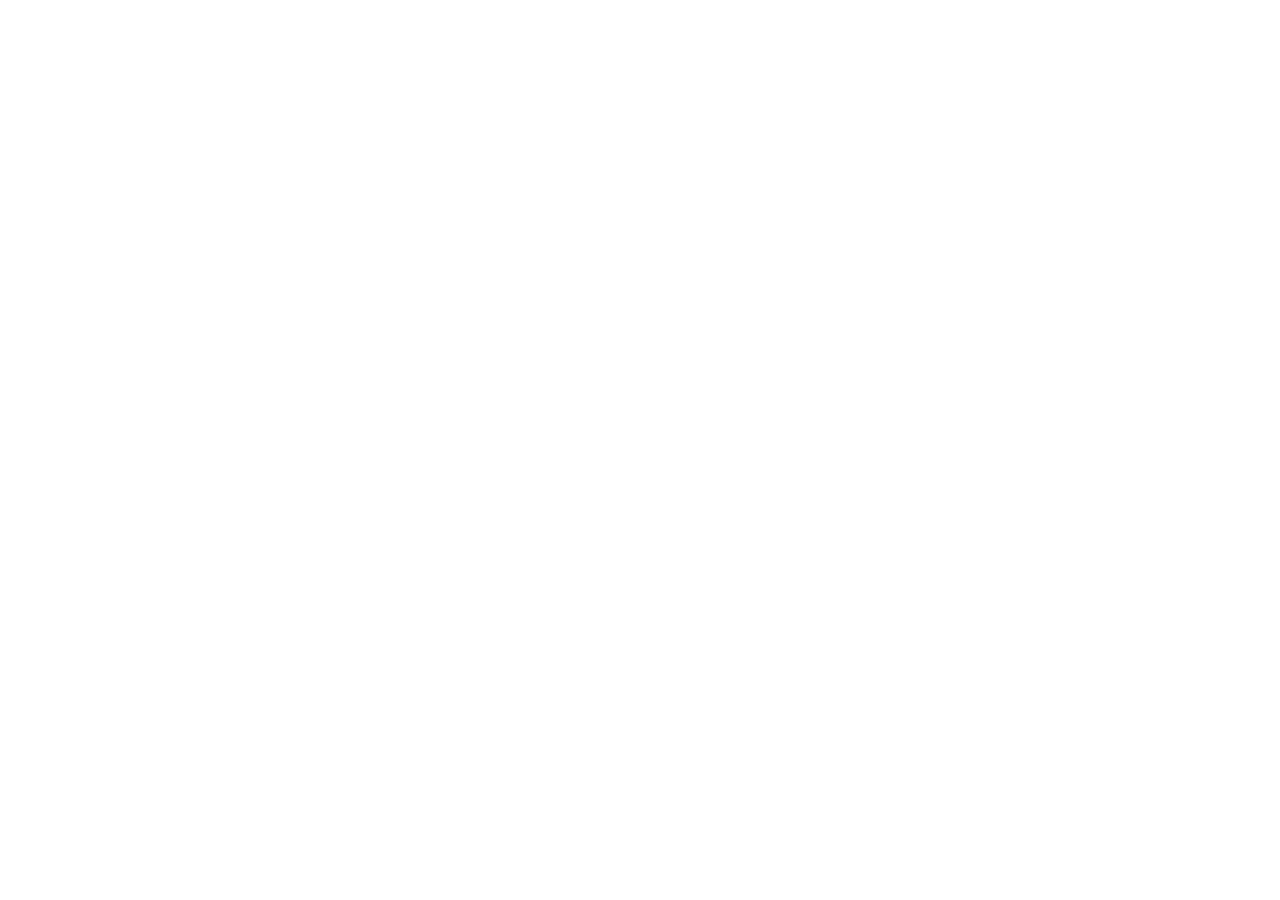
==== contact.html @ d1ab3e90 "Structure de base des pages et liaison CSS/JS" ====
<!DOCTYPE html>
<html lang="en">

<head>
    <meta charset="UTF-8">
    <meta name="viewport" content="width=device-width, initial-scale=1.0">
    <title>Inscription & Contact | AfriConnect Summit 2026</title>
    <link rel="stylesheet" href="css/style.css">
</head>

<body>

    <script src="js/main.js"></script>
</body>

</html>
---- css/style.css ----
/* Styles - AfriConnect Summit */
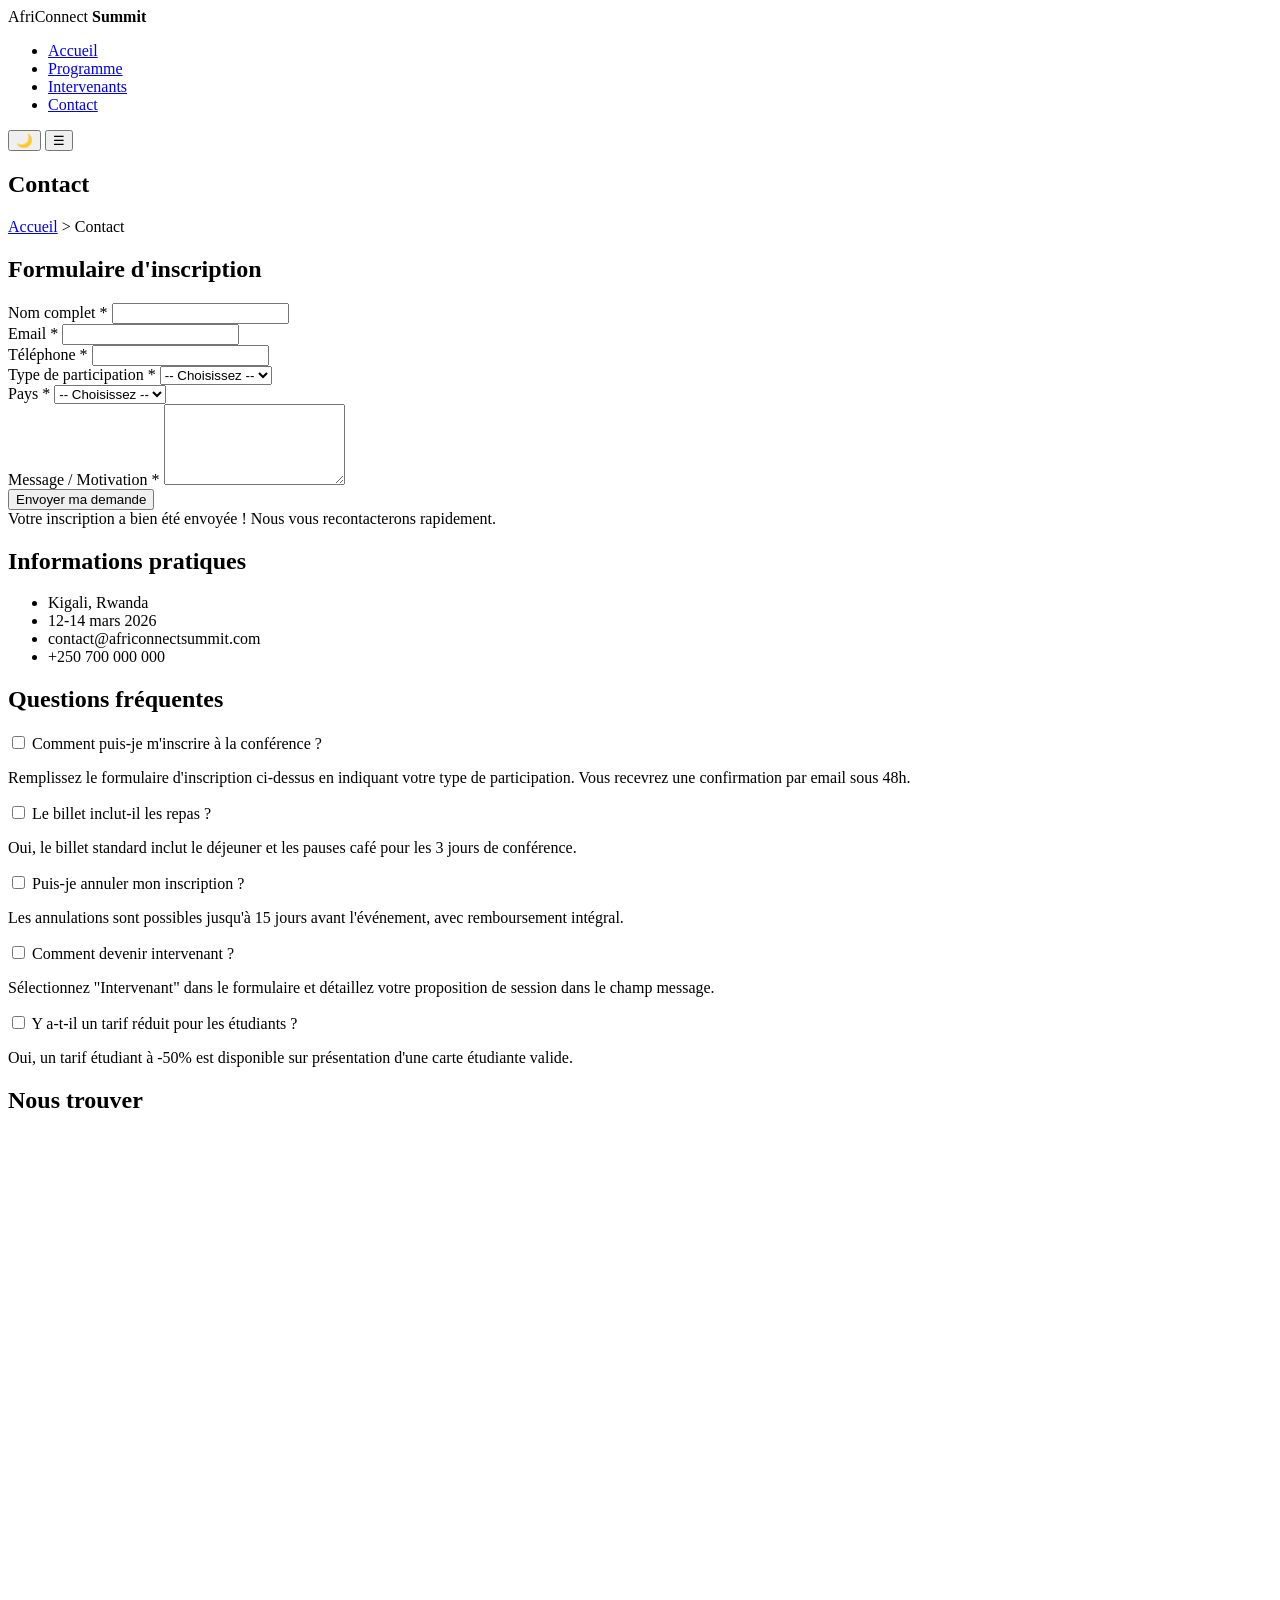
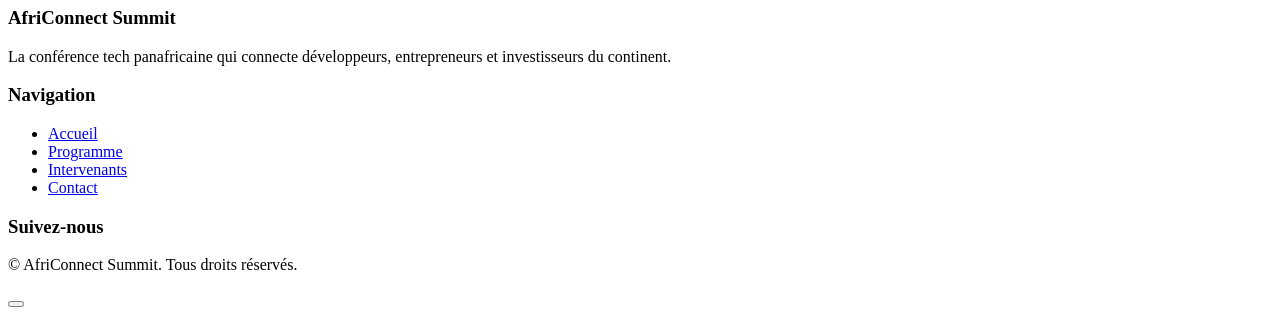
==== commit fe295a4c: "Ajout structure HTML complète de la page contact" ====
--- a/contact.html
+++ b/contact.html
@@ -1,15 +1,224 @@
 <!DOCTYPE html>
-<html lang="en">
+<html lang="fr">
 
 <head>
     <meta charset="UTF-8">
     <meta name="viewport" content="width=device-width, initial-scale=1.0">
-    <title>Inscription & Contact | AfriConnect Summit 2026</title>
+    <title>Contact | AfriConnect Summit 2026</title>
     <link rel="stylesheet" href="css/style.css">
 </head>
 
 <body>
 
+    <header>
+        <nav>
+            <div class="logo">
+                <i class="bi bi-globe-africa"></i>
+                <span>AfriConnect <strong>Summit</strong></span>
+            </div>
+
+            <ul class="nav-links">
+                <li><a href="index.html">Accueil</a></li>
+                <li><a href="programme.html">Programme</a></li>
+                <li><a href="intervenants.html">Intervenants</a></li>
+                <li><a href="contact.html">Contact</a></li>
+            </ul>
+
+            <div class="nav-actions">
+                <button id="theme-toggle" aria-label="Changer de thème">🌙</button>
+                <button id="hamburger" aria-label="Ouvrir le menu">☰</button>
+            </div>
+        </nav>
+    </header>
+
+    <main>
+        <section class="hero-interne">
+            <h1>Contact</h1>
+            <nav aria-label="Fil d'Ariane">
+                <a href="index.html">Accueil</a> &gt; <span>Contact</span>
+            </nav>
+        </section>
+
+        <section class="inscription">
+            <div class="inscription-container">
+
+                <form id="form-inscription" class="form-inscription" novalidate>
+                    <h2>Formulaire d'inscription</h2>
+
+                    <div class="form-group">
+                        <label for="nom">Nom complet <span class="required">*</span></label>
+                        <input type="text" id="nom" name="nom" required>
+                        <span class="error-message" id="error-nom"></span>
+                    </div>
+
+                    <div class="form-group">
+                        <label for="email">Email <span class="required">*</span></label>
+                        <input type="email" id="email" name="email" required>
+                        <span class="error-message" id="error-email"></span>
+                    </div>
+
+                    <div class="form-group">
+                        <label for="telephone">Téléphone <span class="required">*</span></label>
+                        <input type="tel" id="telephone" name="telephone" required>
+                        <span class="error-message" id="error-telephone"></span>
+                    </div>
+
+                    <div class="form-group">
+                        <label for="participation">Type de participation <span class="required">*</span></label>
+                        <select id="participation" name="participation" required>
+                            <option value="">-- Choisissez --</option>
+                            <option value="participant">Participant</option>
+                            <option value="intervenant">Intervenant</option>
+                            <option value="sponsor">Sponsor</option>
+                            <option value="presse">Presse</option>
+                        </select>
+                        <span class="error-message" id="error-participation"></span>
+                    </div>
+
+                    <div class="form-group">
+                        <label for="pays">Pays <span class="required">*</span></label>
+                        <select id="pays" name="pays" required>
+                            <option value="">-- Choisissez --</option>
+                            <option value="senegal">Sénégal</option>
+                            <option value="cote-ivoire">Côte d'Ivoire</option>
+                            <option value="ghana">Ghana</option>
+                            <option value="nigeria">Nigeria</option>
+                            <option value="rwanda">Rwanda</option>
+                            <option value="mali">Mali</option>
+                            <option value="cameroun">Cameroun</option>
+                            <option value="benin">Bénin</option>
+                            <option value="togo">Togo</option>
+                            <option value="burkina-faso">Burkina Faso</option>
+                            <option value="kenya">Kenya</option>
+                            <option value="maroc">Maroc</option>
+                        </select>
+                        <span class="error-message" id="error-pays"></span>
+                    </div>
+
+                    <div class="form-group">
+                        <label for="message">Message / Motivation <span class="required">*</span></label>
+                        <textarea id="message" name="message" rows="5" required></textarea>
+                        <span class="error-message" id="error-message"></span>
+                    </div>
+
+                    <button type="submit" class="btn btn-primary">Envoyer ma demande</button>
+
+                    <div class="success-message" id="success-message">
+                        Votre inscription a bien été envoyée ! Nous vous recontacterons rapidement.
+                    </div>
+                </form>
+
+                <div class="inscription-infos">
+                    <h2>Informations pratiques</h2>
+                    <ul>
+                        <li><i class="bi bi-geo-alt-fill"></i> Kigali, Rwanda</li>
+                        <li><i class="bi bi-calendar-event-fill"></i> 12-14 mars 2026</li>
+                        <li><i class="bi bi-envelope-fill"></i> contact@africonnectsummit.com</li>
+                        <li><i class="bi bi-telephone-fill"></i> +250 700 000 000</li>
+                    </ul>
+                </div>
+
+            </div>
+        </section>
+
+        <section class="faq">
+            <h2>Questions fréquentes</h2>
+
+            <div class="faq-container">
+
+                <div class="faq-item">
+                    <input type="checkbox" id="faq1" class="faq-toggle">
+                    <label for="faq1" class="faq-question">Comment puis-je m'inscrire à la conférence ?</label>
+                    <div class="faq-reponse">
+                        <p>Remplissez le formulaire d'inscription ci-dessus en indiquant votre type de participation.
+                            Vous recevrez une confirmation par email sous 48h.</p>
+                    </div>
+                </div>
+
+                <div class="faq-item">
+                    <input type="checkbox" id="faq2" class="faq-toggle">
+                    <label for="faq2" class="faq-question">Le billet inclut-il les repas ?</label>
+                    <div class="faq-reponse">
+                        <p>Oui, le billet standard inclut le déjeuner et les pauses café pour les 3 jours de conférence.
+                        </p>
+                    </div>
+                </div>
+
+                <div class="faq-item">
+                    <input type="checkbox" id="faq3" class="faq-toggle">
+                    <label for="faq3" class="faq-question">Puis-je annuler mon inscription ?</label>
+                    <div class="faq-reponse">
+                        <p>Les annulations sont possibles jusqu'à 15 jours avant l'événement, avec remboursement
+                            intégral.</p>
+                    </div>
+                </div>
+
+                <div class="faq-item">
+                    <input type="checkbox" id="faq4" class="faq-toggle">
+                    <label for="faq4" class="faq-question">Comment devenir intervenant ?</label>
+                    <div class="faq-reponse">
+                        <p>Sélectionnez "Intervenant" dans le formulaire et détaillez votre proposition de session dans
+                            le champ message.</p>
+                    </div>
+                </div>
+
+                <div class="faq-item">
+                    <input type="checkbox" id="faq5" class="faq-toggle">
+                    <label for="faq5" class="faq-question">Y a-t-il un tarif réduit pour les étudiants ?</label>
+                    <div class="faq-reponse">
+                        <p>Oui, un tarif étudiant à -50% est disponible sur présentation d'une carte étudiante valide.
+                        </p>
+                    </div>
+                </div>
+
+            </div>
+        </section>
+
+        <section class="carte">
+            <h2>Nous trouver</h2>
+            <iframe
+                src="https://www.google.com/maps/embed?pb=!1m18!1m12!1m3!1d255281.6!2d30.0443!3d-1.9441!2m3!1f0!2f0!3f0!3m2!1i1024!2i768!4f13.1!3m3!1m2!1s0x19dca4258ed8e797%3A0x18eb9532b4a4525c!2sKigali%2C%20Rwanda!5e0!3m2!1sfr!2srw!4v1234567890"
+                width="100%" height="450" style="border:0;" allowfullscreen="" loading="lazy"
+                title="Localisation AfriConnect Summit - Kigali, Rwanda">
+            </iframe>
+        </section>
+    </main>
+
+    <footer>
+        <div class="footer-container">
+            <div class="footer-col">
+                <h3>AfriConnect Summit</h3>
+                <p>La conférence tech panafricaine qui connecte développeurs, entrepreneurs et investisseurs du
+                    continent.</p>
+            </div>
+
+            <div class="footer-col">
+                <h3>Navigation</h3>
+                <ul>
+                    <li><a href="index.html">Accueil</a></li>
+                    <li><a href="programme.html">Programme</a></li>
+                    <li><a href="intervenants.html">Intervenants</a></li>
+                    <li><a href="contact.html">Contact</a></li>
+                </ul>
+            </div>
+
+            <div class="footer-col">
+                <h3>Suivez-nous</h3>
+                <div class="footer-socials">
+                    <a href="#" aria-label="Facebook"><i class="bi bi-facebook"></i></a>
+                    <a href="#" aria-label="Twitter"><i class="bi bi-twitter-x"></i></a>
+                    <a href="#" aria-label="LinkedIn"><i class="bi bi-linkedin"></i></a>
+                    <a href="#" aria-label="Instagram"><i class="bi bi-instagram"></i></a>
+                </div>
+            </div>
+        </div>
+
+        <div class="footer-bottom">
+            <p>&copy; <span id="year"></span> AfriConnect Summit. Tous droits réservés.</p>
+            <button id="back-to-top" aria-label="Retour en haut"><i class="bi bi-arrow-up"></i></button>
+        </div>
+    </footer>
+
     <script src="js/main.js"></script>
 </body>
 
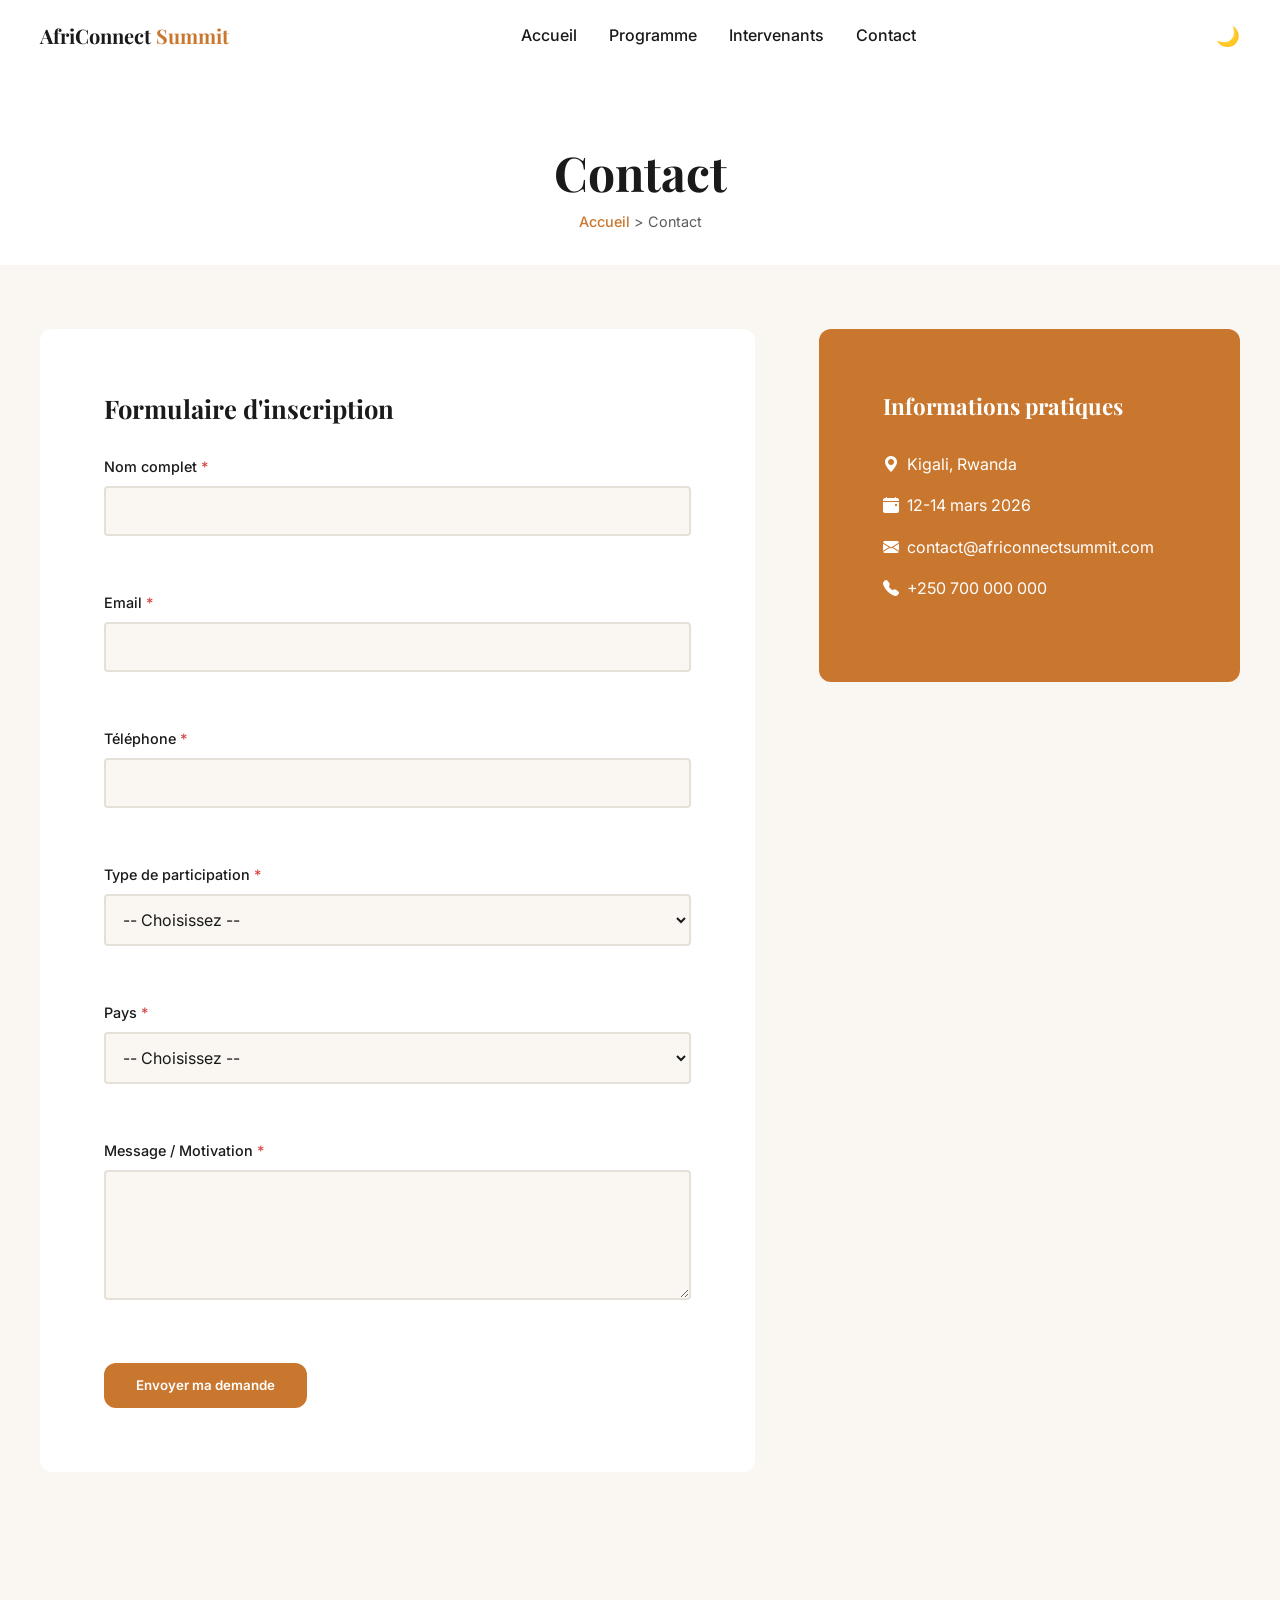
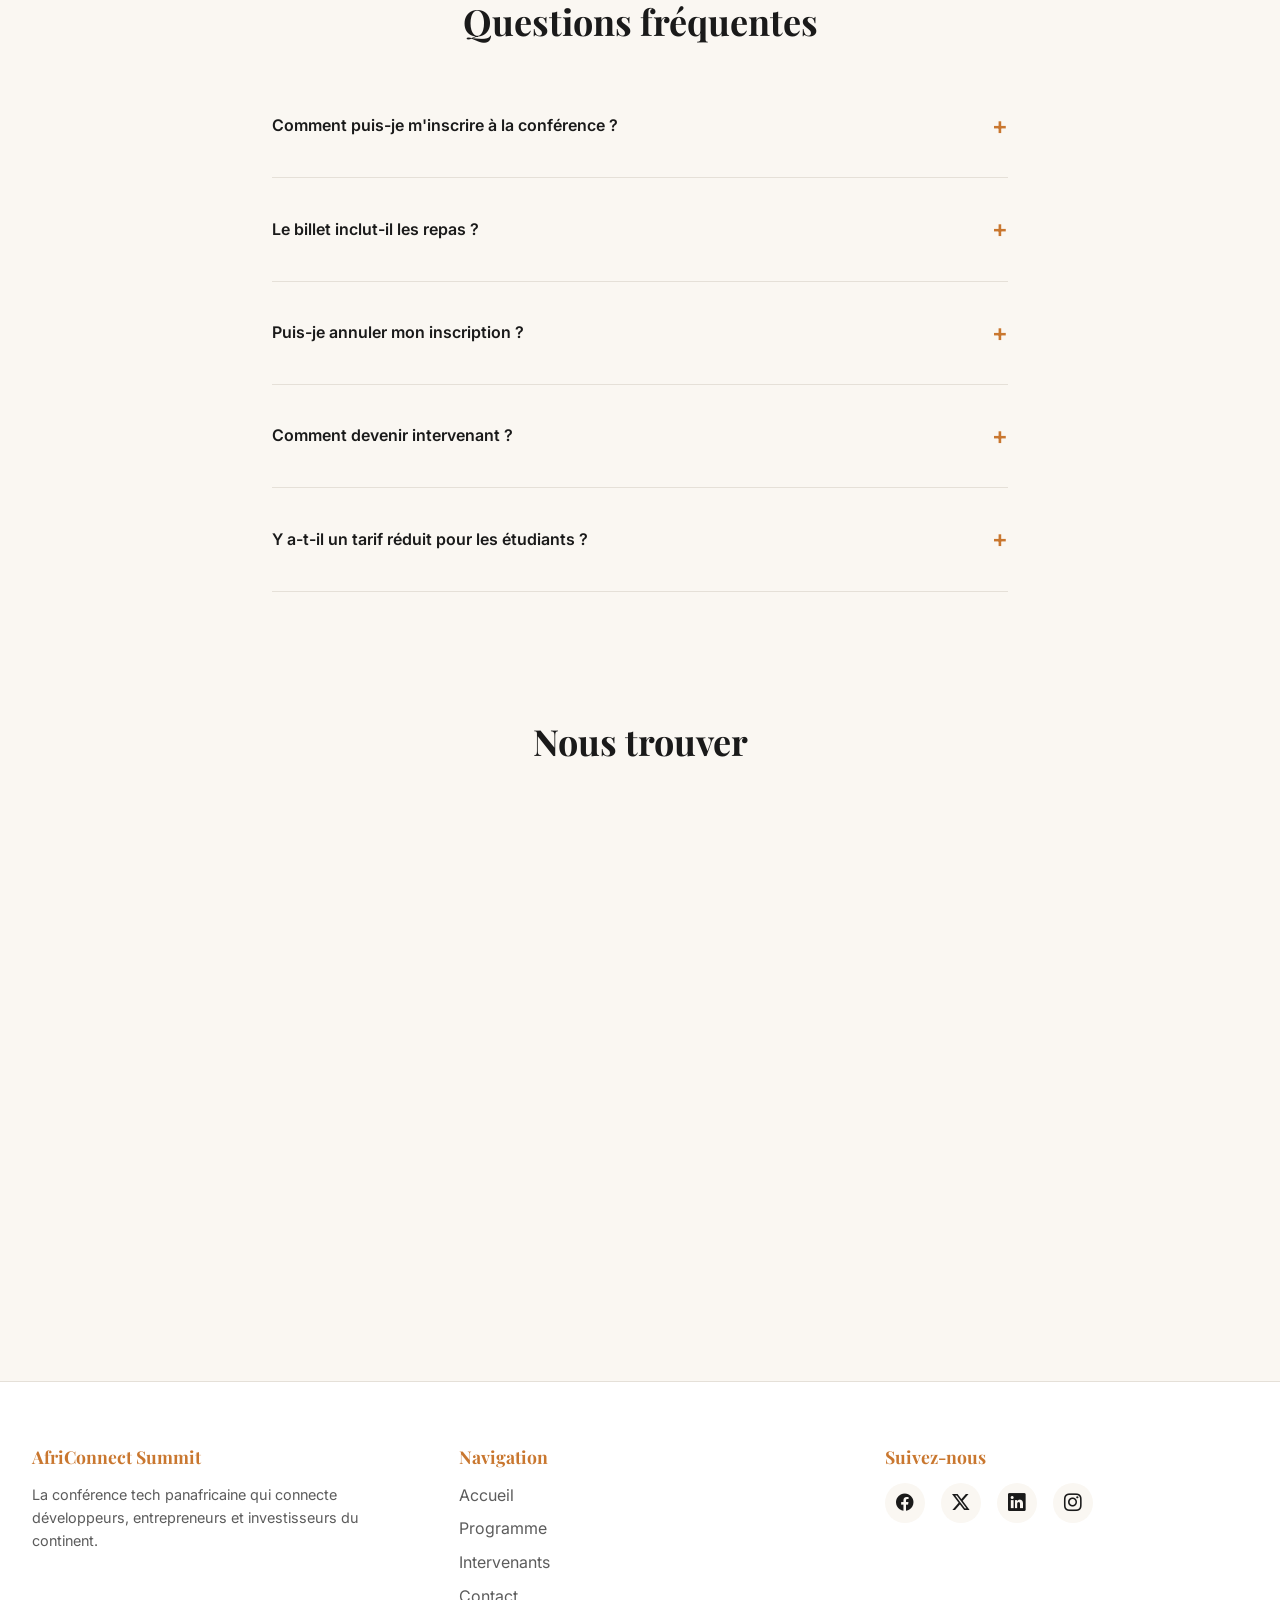
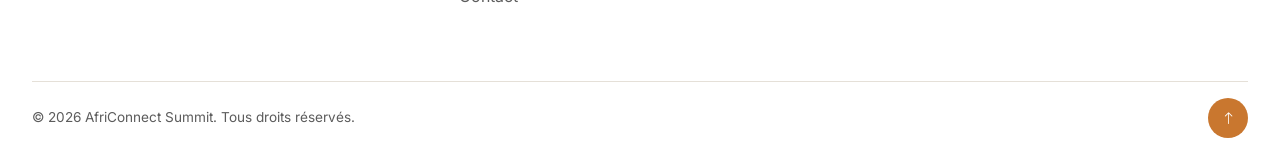
==== commit e35b90e8: "Mise à jour globale : corrections HTML/CSS/JS, README et images" ====
--- a/contact.html
+++ b/contact.html
@@ -5,6 +5,12 @@
     <meta charset="UTF-8">
     <meta name="viewport" content="width=device-width, initial-scale=1.0">
     <title>Contact | AfriConnect Summit 2026</title>
+    <link rel="preconnect" href="https://fonts.googleapis.com">
+    <link rel="preconnect" href="https://fonts.gstatic.com" crossorigin>
+    <link
+        href="https://fonts.googleapis.com/css2?family=Playfair+Display:wght@600;700;900&family=Inter:wght@400;500;600&display=swap"
+        rel="stylesheet">
+    <link rel="stylesheet" href="https://cdn.jsdelivr.net/npm/bootstrap-icons@1.11.3/font/bootstrap-icons.css">
     <link rel="stylesheet" href="css/style.css">
 </head>
 
@@ -178,8 +184,7 @@
             <h2>Nous trouver</h2>
             <iframe
                 src="https://www.google.com/maps/embed?pb=!1m18!1m12!1m3!1d255281.6!2d30.0443!3d-1.9441!2m3!1f0!2f0!3f0!3m2!1i1024!2i768!4f13.1!3m3!1m2!1s0x19dca4258ed8e797%3A0x18eb9532b4a4525c!2sKigali%2C%20Rwanda!5e0!3m2!1sfr!2srw!4v1234567890"
-                width="100%" height="450" style="border:0;" allowfullscreen="" loading="lazy"
-                title="Localisation AfriConnect Summit - Kigali, Rwanda">
+                height="450" allowfullscreen="" loading="lazy" title="Localisation AfriConnect Summit - Kigali, Rwanda">
             </iframe>
         </section>
     </main>
--- a/css/style.css
+++ b/css/style.css
@@ -1 +1,1254 @@
-/* Styles - AfriConnect Summit */+/* ===========================
+   VARIABLES CSS GLOBALES
+   =========================== */
+:root {
+    /* Couleurs - Light mode (par défaut) */
+    --color-bg: #faf7f2;
+    --color-bg-secondary: #ffffff;
+    --color-text: #1a1a1a;
+    --color-text-secondary: #5c5c5c;
+    --color-accent: #c9772f;
+    --color-accent-light: #e0954f;
+    --color-border: #e5e0d8;
+
+    /* Typographie */
+    --font-heading: 'Playfair Display', serif;
+    --font-body: 'Inter', sans-serif;
+
+    /* Espacements */
+    --spacing-sm: 0.5rem;
+    --spacing-md: 1rem;
+    --spacing-lg: 2rem;
+    --spacing-xl: 4rem;
+
+    /* Radius */
+    --radius-sm: 4px;
+    --radius-md: 12px;
+    --radius-lg: 24px;
+
+    /* Transition */
+    --transition-speed: 0.3s ease;
+}
+
+/* Dark mode : le JS bascule cet attribut sur <html> */
+[data-theme="dark"] {
+    --color-bg: #14100c;
+    --color-bg-secondary: #1f1a14;
+    --color-text: #f5f0e8;
+    --color-text-secondary: #b8b0a3;
+    --color-accent: #d99a4e;
+    --color-accent-light: #e8b872;
+    --color-border: #332b22;
+}
+
+/* ===========================
+   RESET & BASE
+   =========================== */
+* {
+    margin: 0;
+    padding: 0;
+    box-sizing: border-box;
+}
+
+html {
+    scroll-behavior: smooth;
+}
+
+body {
+    font-family: var(--font-body);
+    background-color: var(--color-bg);
+    color: var(--color-text);
+    line-height: 1.6;
+    transition: background-color var(--transition-speed), color var(--transition-speed);
+}
+
+h1,
+h2,
+h3 {
+    font-family: var(--font-heading);
+    line-height: 1.2;
+}
+
+h1 {
+    font-size: 3rem;
+}
+
+h2 {
+    font-size: 2.25rem;
+    margin-bottom: var(--spacing-lg);
+}
+
+h3 {
+    font-size: 1.25rem;
+}
+
+a {
+    text-decoration: none;
+    color: inherit;
+}
+
+img {
+    max-width: 100%;
+    display: block;
+}
+
+ul {
+    list-style: none;
+}
+
+button {
+    cursor: pointer;
+    border: none;
+    background: none;
+    font-family: var(--font-body);
+}
+
+section {
+    padding: var(--spacing-xl) var(--spacing-lg);
+}
+
+/* ===========================
+   HEADER / NAVBAR
+   =========================== */
+header {
+    position: fixed;
+    top: 0;
+    left: 0;
+    width: 100%;
+    z-index: 1000;
+    background-color: transparent;
+    transition: background-color var(--transition-speed), box-shadow var(--transition-speed);
+}
+
+header.scrolled {
+    background-color: var(--color-bg-secondary);
+    box-shadow: 0 2px 12px rgba(0, 0, 0, 0.1);
+}
+
+header nav {
+    display: flex;
+    align-items: center;
+    justify-content: space-between;
+    padding: var(--spacing-md) var(--spacing-lg);
+    max-width: 1400px;
+    margin: 0 auto;
+}
+
+.logo {
+    display: flex;
+    align-items: center;
+    gap: var(--spacing-sm);
+    font-family: var(--font-heading);
+    font-size: 1.25rem;
+    font-weight: 700;
+}
+
+.logo i {
+    color: var(--color-accent);
+    font-size: 1.4rem;
+}
+
+.logo strong {
+    color: var(--color-accent);
+}
+
+.nav-links {
+    display: flex;
+    gap: var(--spacing-lg);
+}
+
+.nav-links a {
+    font-weight: 500;
+    position: relative;
+    transition: color var(--transition-speed);
+}
+
+.nav-links a::after {
+    content: '';
+    position: absolute;
+    bottom: -4px;
+    left: 0;
+    width: 0;
+    height: 2px;
+    background-color: var(--color-accent);
+    transition: width var(--transition-speed);
+}
+
+.nav-links a:hover {
+    color: var(--color-accent);
+}
+
+.nav-links a:hover::after {
+    width: 100%;
+}
+
+.nav-actions {
+    display: flex;
+    align-items: center;
+    gap: var(--spacing-md);
+}
+
+.nav-actions button {
+    font-size: 1.2rem;
+    padding: var(--spacing-sm);
+    border-radius: var(--radius-sm);
+    transition: background-color var(--transition-speed);
+}
+
+.nav-actions button:hover {
+    background-color: var(--color-border);
+}
+
+#hamburger {
+    display: none;
+}
+
+/* ===========================
+   HERO SECTION
+   =========================== */
+#hero {
+    min-height: 100vh;
+    display: flex;
+    align-items: center;
+    justify-content: center;
+    text-align: center;
+    position: relative;
+    overflow: hidden;
+    background: linear-gradient(135deg, var(--color-bg) 0%, var(--color-bg-secondary) 100%);
+}
+
+/* Formes flottantes en arrière-plan */
+#hero::before,
+#hero::after {
+    content: '';
+    position: absolute;
+    border-radius: 50%;
+    filter: blur(80px);
+    opacity: 0.35;
+    z-index: 0;
+}
+
+#hero::before {
+    width: 400px;
+    height: 400px;
+    background: var(--color-accent);
+    top: -100px;
+    left: -100px;
+    animation: float-blob 12s ease-in-out infinite;
+}
+
+#hero::after {
+    width: 500px;
+    height: 500px;
+    background: var(--color-accent-light);
+    bottom: -150px;
+    right: -150px;
+    animation: float-blob 15s ease-in-out infinite reverse;
+}
+
+@keyframes float-blob {
+
+    0%,
+    100% {
+        transform: translate(0, 0) scale(1);
+    }
+
+    33% {
+        transform: translate(40px, 60px) scale(1.1);
+    }
+
+    66% {
+        transform: translate(-30px, 30px) scale(0.95);
+    }
+}
+
+.hero-content {
+    position: relative;
+    z-index: 1;
+    max-width: 800px;
+    padding: var(--spacing-lg);
+}
+
+#hero h1 {
+    font-size: 4rem;
+    margin-bottom: var(--spacing-md);
+    opacity: 0;
+    animation: fade-slide-up 0.8s ease forwards;
+}
+
+.hero-subtitle {
+    font-size: 1.5rem;
+    color: var(--color-text-secondary);
+    margin-bottom: var(--spacing-sm);
+    opacity: 0;
+    animation: fade-slide-up 0.8s ease 0.2s forwards;
+}
+
+.hero-location {
+    font-weight: 600;
+    color: var(--color-accent);
+    margin-bottom: var(--spacing-lg);
+    opacity: 0;
+    animation: fade-slide-up 0.8s ease 0.4s forwards;
+}
+
+.hero-cta {
+    display: flex;
+    gap: var(--spacing-md);
+    justify-content: center;
+    margin-bottom: var(--spacing-xl);
+    opacity: 0;
+    animation: fade-slide-up 0.8s ease 0.6s forwards;
+}
+
+@keyframes fade-slide-up {
+    from {
+        opacity: 0;
+        transform: translateY(30px);
+    }
+
+    to {
+        opacity: 1;
+        transform: translateY(0);
+    }
+}
+
+.btn {
+    display: inline-block;
+    padding: 0.9rem 2rem;
+    border-radius: var(--radius-md);
+    font-weight: 600;
+    transition: transform var(--transition-speed), box-shadow var(--transition-speed);
+}
+
+.btn-primary {
+    background-color: var(--color-accent);
+    color: #fff;
+}
+
+.btn-secondary {
+    background-color: transparent;
+    color: var(--color-text);
+    border: 2px solid var(--color-border);
+}
+
+.btn:hover {
+    transform: translateY(-3px);
+    box-shadow: 0 8px 20px rgba(0, 0, 0, 0.15);
+}
+
+#countdown {
+    display: flex;
+    gap: var(--spacing-lg);
+    justify-content: center;
+    opacity: 0;
+    animation: fade-slide-up 0.8s ease 0.8s forwards;
+}
+
+#countdown div {
+    display: flex;
+    flex-direction: column;
+    align-items: center;
+}
+
+#countdown span {
+    font-family: var(--font-heading);
+    font-size: 2.5rem;
+    font-weight: 700;
+    color: var(--color-accent);
+}
+
+#countdown small {
+    font-size: 0.8rem;
+    color: var(--color-text-secondary);
+    text-transform: uppercase;
+    letter-spacing: 1px;
+}
+
+/* ===========================
+   CHIFFRES CLÉS
+   =========================== */
+.stats-grid {
+    display: grid;
+    grid-template-columns: repeat(4, 1fr);
+    gap: var(--spacing-lg);
+    max-width: 1200px;
+    margin: 0 auto;
+}
+
+.stat-card {
+    text-align: center;
+    padding: var(--spacing-lg);
+    background-color: var(--color-bg-secondary);
+    border-radius: var(--radius-md);
+    border: 1px solid var(--color-border);
+    transition: transform var(--transition-speed);
+}
+
+.stat-card:hover {
+    transform: translateY(-6px);
+}
+
+.stat-number {
+    display: block;
+    font-family: var(--font-heading);
+    font-size: 3rem;
+    font-weight: 900;
+    color: var(--color-accent);
+}
+
+.stat-label {
+    color: var(--color-text-secondary);
+    font-weight: 500;
+    margin-top: var(--spacing-sm);
+}
+
+/* ===========================
+   POURQUOI PARTICIPER
+   =========================== */
+#pourquoi-participer {
+    text-align: center;
+}
+
+.raisons-container {
+    display: flex;
+    gap: var(--spacing-lg);
+    max-width: 1200px;
+    margin: 0 auto;
+}
+
+.raison-card {
+    flex: 1;
+    padding: var(--spacing-lg);
+    background-color: var(--color-bg-secondary);
+    border-radius: var(--radius-md);
+    text-align: left;
+    transition: transform var(--transition-speed), box-shadow var(--transition-speed);
+}
+
+.raison-card:hover {
+    transform: translateY(-6px);
+    box-shadow: 0 12px 24px rgba(0, 0, 0, 0.08);
+}
+
+.raison-card i {
+    font-size: 2rem;
+    color: var(--color-accent);
+    margin-bottom: var(--spacing-md);
+    display: inline-block;
+}
+
+.raison-card h3 {
+    margin-bottom: var(--spacing-sm);
+}
+
+.raison-card p {
+    color: var(--color-text-secondary);
+}
+
+/* ===========================
+   INTERVENANTS VEDETTES
+   =========================== */
+#intervenants-vedettes {
+    text-align: center;
+}
+
+.intervenants-grid {
+    display: grid;
+    grid-template-columns: repeat(4, 1fr);
+    gap: var(--spacing-lg);
+    max-width: 1300px;
+    margin: 0 auto var(--spacing-lg);
+}
+
+.intervenant-card {
+    background-color: var(--color-bg-secondary);
+    border-radius: var(--radius-md);
+    overflow: hidden;
+    transition: transform var(--transition-speed), box-shadow var(--transition-speed);
+}
+
+.intervenant-card:hover {
+    transform: translateY(-8px);
+    box-shadow: 0 16px 32px rgba(0, 0, 0, 0.12);
+}
+
+.intervenant-card img {
+    width: 100%;
+    height: 280px;
+    object-fit: cover;
+    object-position: center top;
+}
+
+.intervenant-card h3 {
+    margin: var(--spacing-md) var(--spacing-md) 0;
+}
+
+.intervenant-titre {
+    padding: 0 var(--spacing-md);
+    color: var(--color-text-secondary);
+    font-size: 0.9rem;
+}
+
+.intervenant-pays {
+    padding: var(--spacing-sm) var(--spacing-md) var(--spacing-md);
+    color: var(--color-accent);
+    font-weight: 600;
+    font-size: 0.85rem;
+}
+
+#intervenants-vedettes>.btn {
+    margin-top: var(--spacing-md);
+}
+
+/* ===========================
+   HERO INTERNE (pages 2, 3, 4)
+   =========================== */
+.hero-interne {
+    padding-top: calc(80px + var(--spacing-xl));
+    padding-bottom: var(--spacing-lg);
+    text-align: center;
+    background-color: var(--color-bg-secondary);
+}
+
+.hero-interne h1 {
+    margin-bottom: var(--spacing-sm);
+}
+
+.hero-interne nav {
+    color: var(--color-text-secondary);
+    font-size: 0.9rem;
+}
+
+.hero-interne nav a {
+    color: var(--color-accent);
+    font-weight: 500;
+}
+
+/* ===========================
+   GRILLE INTERVENANTS COMPLETE
+   =========================== */
+.intervenants-grid-complete {
+    display: grid;
+    grid-template-columns: repeat(3, 1fr);
+    gap: var(--spacing-lg);
+    max-width: 1300px;
+    margin: 0 auto;
+}
+
+/* ===========================
+   SPONSORS
+   =========================== */
+#sponsors {
+    text-align: center;
+}
+
+.sponsors-container {
+    display: flex;
+    flex-direction: column;
+    gap: var(--spacing-xl);
+    max-width: 1000px;
+    margin: 0 auto;
+}
+
+.sponsor-tier h3 {
+    margin-bottom: var(--spacing-md);
+    color: var(--color-accent);
+    text-transform: uppercase;
+    letter-spacing: 2px;
+    font-size: 1rem;
+}
+
+.sponsor-logos {
+    display: flex;
+    justify-content: center;
+    align-items: center;
+    flex-wrap: wrap;
+    gap: var(--spacing-lg);
+}
+
+.sponsor-badge {
+    display: inline-flex;
+    align-items: center;
+    justify-content: center;
+    padding: 0.8rem 1.6rem;
+    background-color: var(--color-bg-secondary);
+    border: 2px solid var(--color-border);
+    border-radius: var(--radius-lg);
+    font-family: var(--font-heading);
+    font-weight: 700;
+    color: var(--color-text-secondary);
+    transition: border-color var(--transition-speed), color var(--transition-speed), transform var(--transition-speed);
+}
+
+.sponsor-badge:hover {
+    border-color: var(--color-accent);
+    color: var(--color-accent);
+    transform: translateY(-3px);
+}
+
+.sponsor-or .sponsor-badge {
+    font-size: 1.3rem;
+    padding: 1.1rem 2.2rem;
+}
+
+.sponsor-argent .sponsor-badge {
+    font-size: 1.05rem;
+    padding: 0.9rem 1.8rem;
+}
+
+.sponsor-bronze .sponsor-badge {
+    font-size: 0.9rem;
+    padding: 0.7rem 1.4rem;
+}
+
+/* ===========================
+   FOOTER
+   =========================== */
+footer {
+    background-color: var(--color-bg-secondary);
+    border-top: 1px solid var(--color-border);
+    padding: var(--spacing-xl) var(--spacing-lg) var(--spacing-md);
+    margin-top: var(--spacing-xl);
+}
+
+.footer-container {
+    display: flex;
+    justify-content: space-between;
+    gap: var(--spacing-xl);
+    max-width: 1300px;
+    margin: 0 auto var(--spacing-xl);
+    flex-wrap: wrap;
+}
+
+.footer-col {
+    flex: 1;
+    min-width: 220px;
+}
+
+.footer-col h3 {
+    font-size: 1.1rem;
+    margin-bottom: var(--spacing-md);
+    color: var(--color-accent);
+}
+
+.footer-col p {
+    color: var(--color-text-secondary);
+    font-size: 0.9rem;
+}
+
+.footer-col ul li {
+    margin-bottom: var(--spacing-sm);
+}
+
+.footer-col ul li a {
+    color: var(--color-text-secondary);
+    transition: color var(--transition-speed);
+}
+
+.footer-col ul li a:hover {
+    color: var(--color-accent);
+}
+
+.footer-socials {
+    display: flex;
+    gap: var(--spacing-md);
+}
+
+.footer-socials a {
+    width: 40px;
+    height: 40px;
+    display: flex;
+    align-items: center;
+    justify-content: center;
+    background-color: var(--color-bg);
+    border-radius: 50%;
+    font-size: 1.1rem;
+    transition: background-color var(--transition-speed), color var(--transition-speed), transform var(--transition-speed);
+}
+
+.footer-socials a:hover {
+    background-color: var(--color-accent);
+    color: #fff;
+    transform: translateY(-3px);
+}
+
+.footer-bottom {
+    display: flex;
+    justify-content: space-between;
+    align-items: center;
+    max-width: 1300px;
+    margin: 0 auto;
+    padding-top: var(--spacing-md);
+    border-top: 1px solid var(--color-border);
+    font-size: 0.85rem;
+    color: var(--color-text-secondary);
+}
+
+#back-to-top {
+    width: 40px;
+    height: 40px;
+    display: flex;
+    align-items: center;
+    justify-content: center;
+    background-color: var(--color-accent);
+    color: #fff;
+    border-radius: 50%;
+    transition: transform var(--transition-speed), opacity var(--transition-speed);
+    opacity: 0;
+    visibility: hidden;
+}
+
+#back-to-top.visible {
+    opacity: 1;
+    visibility: visible;
+}
+
+#back-to-top:hover {
+    transform: translateY(-4px);
+}
+
+/* ===========================
+   PROGRAMME - ONGLETS
+   =========================== */
+.programme-onglets {
+    max-width: 1100px;
+    margin: 0 auto;
+}
+
+.onglets-nav {
+    display: flex;
+    justify-content: center;
+    gap: var(--spacing-sm);
+    margin-bottom: var(--spacing-xl);
+    border-bottom: 1px solid var(--color-border);
+}
+
+.onglet-btn {
+    padding: var(--spacing-md) var(--spacing-lg);
+    font-weight: 600;
+    color: var(--color-text-secondary);
+    border-bottom: 3px solid transparent;
+    transition: color var(--transition-speed), border-color var(--transition-speed);
+}
+
+.onglet-btn:hover {
+    color: var(--color-accent);
+}
+
+.onglet-btn.active {
+    color: var(--color-accent);
+    border-bottom-color: var(--color-accent);
+}
+
+.onglet-contenu {
+    display: none;
+}
+
+.onglet-contenu.active {
+    display: block;
+    animation: fade-slide-up 0.5s ease;
+}
+
+/* ===========================
+   TABLEAU PLANNING
+   =========================== */
+.planning-table {
+    width: 100%;
+    border-collapse: collapse;
+    background-color: var(--color-bg-secondary);
+    border-radius: var(--radius-md);
+    overflow: hidden;
+}
+
+.planning-table th {
+    background-color: var(--color-accent);
+    color: #fff;
+    padding: var(--spacing-md);
+    text-align: left;
+    font-weight: 600;
+}
+
+.planning-table td {
+    padding: var(--spacing-md);
+    border-bottom: 1px solid var(--color-border);
+}
+
+.planning-table tbody tr:nth-child(even) {
+    background-color: var(--color-bg);
+}
+
+.planning-table tbody tr:hover {
+    background-color: var(--color-border);
+}
+
+/* ===========================
+   THEMATIQUES (Grid 2x2)
+   =========================== */
+.thematiques {
+    text-align: center;
+}
+
+.thematiques-grid {
+    display: grid;
+    grid-template-columns: repeat(2, 1fr);
+    gap: var(--spacing-lg);
+    max-width: 900px;
+    margin: 0 auto;
+}
+
+.thematique-card {
+    padding: var(--spacing-lg);
+    background-color: var(--color-bg-secondary);
+    border-radius: var(--radius-md);
+    text-align: left;
+    transition: transform var(--transition-speed);
+}
+
+.thematique-card:hover {
+    transform: translateY(-6px);
+}
+
+.thematique-card i {
+    font-size: 1.8rem;
+    color: var(--color-accent);
+    margin-bottom: var(--spacing-sm);
+    display: inline-block;
+}
+
+.thematique-card p {
+    color: var(--color-text-secondary);
+    font-size: 0.95rem;
+}
+
+/* ===========================
+   FILTRES INTERVENANTS
+   =========================== */
+.filtres {
+    text-align: center;
+}
+
+.filtres-container {
+    display: flex;
+    justify-content: center;
+    flex-wrap: wrap;
+    gap: var(--spacing-sm);
+}
+
+.filtre-btn {
+    padding: 0.6rem 1.4rem;
+    border: 2px solid var(--color-border);
+    border-radius: var(--radius-lg);
+    font-weight: 500;
+    color: var(--color-text-secondary);
+    transition: background-color var(--transition-speed), color var(--transition-speed), border-color var(--transition-speed);
+}
+
+.filtre-btn:hover {
+    border-color: var(--color-accent);
+    color: var(--color-accent);
+}
+
+.filtre-btn.active {
+    background-color: var(--color-accent);
+    border-color: var(--color-accent);
+    color: #fff;
+}
+
+.intervenant-specialite {
+    padding: 0 var(--spacing-md);
+    color: var(--color-text-secondary);
+    font-size: 0.9rem;
+}
+
+/* ===========================
+   INSCRIPTION / FORMULAIRE
+   =========================== */
+.inscription-container {
+    display: flex;
+    gap: var(--spacing-xl);
+    max-width: 1200px;
+    margin: 0 auto;
+    align-items: flex-start;
+}
+
+.form-inscription {
+    flex: 2;
+    background-color: var(--color-bg-secondary);
+    padding: var(--spacing-xl);
+    border-radius: var(--radius-md);
+}
+
+.form-inscription h2 {
+    margin-bottom: var(--spacing-lg);
+    font-size: 1.6rem;
+}
+
+.form-group {
+    margin-bottom: var(--spacing-lg);
+    position: relative;
+}
+
+.form-group label {
+    display: block;
+    margin-bottom: var(--spacing-sm);
+    font-weight: 500;
+    font-size: 0.9rem;
+}
+
+.required {
+    color: #d64545;
+}
+
+.form-group input,
+.form-group select,
+.form-group textarea {
+    width: 100%;
+    padding: 0.8rem;
+    border: 2px solid var(--color-border);
+    border-radius: var(--radius-sm);
+    background-color: var(--color-bg);
+    color: var(--color-text);
+    font-family: var(--font-body);
+    font-size: 1rem;
+    transition: border-color var(--transition-speed);
+}
+
+.form-group input:focus,
+.form-group select:focus,
+.form-group textarea:focus {
+    outline: none;
+    border-color: var(--color-accent);
+}
+
+/* États de validation (basculés par le futur JS) */
+.form-group input.valid,
+.form-group select.valid,
+.form-group textarea.valid {
+    border-color: #4caf50;
+}
+
+.form-group input.invalid,
+.form-group select.invalid,
+.form-group textarea.invalid {
+    border-color: #d64545;
+}
+
+.error-message {
+    display: block;
+    color: #d64545;
+    font-size: 0.8rem;
+    margin-top: var(--spacing-sm);
+    min-height: 1.2em;
+}
+
+.success-message {
+    display: none;
+    margin-top: var(--spacing-lg);
+    padding: var(--spacing-md);
+    background-color: #4caf5020;
+    border: 1px solid #4caf50;
+    color: #4caf50;
+    border-radius: var(--radius-sm);
+    text-align: center;
+}
+
+.success-message.visible {
+    display: block;
+}
+
+/* ===========================
+   INFOS PRATIQUES
+   =========================== */
+.inscription-infos {
+    flex: 1;
+    padding: var(--spacing-xl);
+    background-color: var(--color-accent);
+    color: #fff;
+    border-radius: var(--radius-md);
+    position: sticky;
+    top: 100px;
+}
+
+.inscription-infos h2 {
+    font-size: 1.4rem;
+    margin-bottom: var(--spacing-lg);
+}
+
+.inscription-infos ul li {
+    display: flex;
+    align-items: center;
+    gap: var(--spacing-sm);
+    margin-bottom: var(--spacing-md);
+}
+
+/* ===========================
+   FAQ ACCORDÉON (CSS PUR)
+   =========================== */
+.faq {
+    max-width: 800px;
+    margin: 0 auto;
+    text-align: center;
+}
+
+.faq-container {
+    text-align: left;
+}
+
+.faq-item {
+    border-bottom: 1px solid var(--color-border);
+}
+
+.faq-toggle {
+    display: none;
+}
+
+.faq-question {
+    display: flex;
+    justify-content: space-between;
+    align-items: center;
+    padding: var(--spacing-lg) 0;
+    font-weight: 600;
+    cursor: pointer;
+    transition: color var(--transition-speed);
+}
+
+.faq-question:hover {
+    color: var(--color-accent);
+}
+
+.faq-question::after {
+    content: '+';
+    font-size: 1.5rem;
+    color: var(--color-accent);
+    transition: transform var(--transition-speed);
+}
+
+.faq-reponse {
+    max-height: 0;
+    overflow: hidden;
+    transition: max-height var(--transition-speed), padding var(--transition-speed);
+}
+
+.faq-reponse p {
+    padding-bottom: var(--spacing-lg);
+    color: var(--color-text-secondary);
+}
+
+/* Quand la checkbox est cochée : on ouvre la réponse et on tourne le + en x */
+.faq-toggle:checked~.faq-question::after {
+    transform: rotate(45deg);
+}
+
+.faq-toggle:checked~.faq-reponse {
+    max-height: 300px;
+}
+
+/* ===========================
+   CARTE
+   =========================== */
+.carte {
+    text-align: center;
+}
+
+.carte iframe {
+    max-width: 1000px;
+    width: 100%;
+    border-radius: var(--radius-md);
+}
+
+/* ===========================
+   RESPONSIVE - TABLETTE (max 1024px)
+   =========================== */
+@media (max-width: 1024px) {
+
+    .stats-grid,
+    .intervenants-grid,
+    .intervenants-grid-complete {
+        grid-template-columns: repeat(2, 1fr);
+    }
+
+    .raisons-container {
+        flex-direction: column;
+    }
+
+    #hero h1 {
+        font-size: 3rem;
+    }
+}
+
+/* ===========================
+   RESPONSIVE - TABLETTE (max 768px)
+   =========================== */
+@media (max-width: 768px) {
+
+    /* Menu hamburger */
+    .nav-links {
+        position: fixed;
+        top: 72px;
+        left: 0;
+        width: 100%;
+        flex-direction: column;
+        background-color: var(--color-bg-secondary);
+        padding: var(--spacing-lg);
+        gap: var(--spacing-md);
+        transform: translateY(-150%);
+        opacity: 0;
+        transition: transform var(--transition-speed), opacity var(--transition-speed);
+        box-shadow: 0 8px 16px rgba(0, 0, 0, 0.1);
+    }
+
+    .nav-links.open {
+        transform: translateY(0);
+        opacity: 1;
+    }
+
+    #hamburger {
+        display: block;
+    }
+
+    /* Hero */
+    #hero h1 {
+        font-size: 2.5rem;
+    }
+
+    .hero-subtitle {
+        font-size: 1.1rem;
+    }
+
+    .hero-cta {
+        flex-direction: column;
+        width: 100%;
+    }
+
+    #countdown {
+        gap: var(--spacing-md);
+    }
+
+    #countdown span {
+        font-size: 1.8rem;
+    }
+
+    /* Grids en 1 colonne */
+    .stats-grid,
+    .intervenants-grid,
+    .intervenants-grid-complete,
+    .thematiques-grid {
+        grid-template-columns: 1fr;
+    }
+
+    /* Sponsors : logos plus petits */
+    .sponsor-or .sponsor-logos img {
+        height: 60px;
+    }
+
+    .sponsor-argent .sponsor-logos img {
+        height: 45px;
+    }
+
+    .sponsor-bronze .sponsor-logos img {
+        height: 35px;
+    }
+
+    /* Footer en colonne */
+    .footer-container {
+        flex-direction: column;
+        gap: var(--spacing-lg);
+    }
+
+    .footer-bottom {
+        flex-direction: column;
+        gap: var(--spacing-md);
+        text-align: center;
+    }
+
+    /* Formulaire contact en 1 colonne */
+    .inscription-container {
+        flex-direction: column;
+    }
+
+    .inscription-infos {
+        position: static;
+        width: 100%;
+    }
+
+    /* Onglets programme */
+    .onglets-nav {
+        flex-wrap: wrap;
+    }
+
+    .planning-table {
+        font-size: 0.85rem;
+    }
+
+    .planning-table th,
+    .planning-table td {
+        padding: var(--spacing-sm);
+    }
+}
+
+/* ===========================
+   RESPONSIVE - MOBILE (max 480px)
+   =========================== */
+@media (max-width: 480px) {
+    section {
+        padding: var(--spacing-lg) var(--spacing-md);
+    }
+
+    #hero h1 {
+        font-size: 2rem;
+    }
+
+    .hero-location {
+        font-size: 0.9rem;
+    }
+
+    #countdown {
+        flex-wrap: wrap;
+    }
+
+    .form-inscription,
+    .inscription-infos {
+        padding: var(--spacing-lg);
+    }
+
+    /* Tableau planning scrollable horizontalement plutôt qu'écrasé */
+    .onglet-contenu {
+        overflow-x: auto;
+    }
+
+    .planning-table {
+        min-width: 500px;
+    }
+}
+
+/* ANIMATIONS AU SCROLL */
+.fade-in {
+    opacity: 0;
+    transform: translateY(30px);
+    transition: opacity 0.6s ease, transform 0.6s ease;
+}
+
+.fade-in.visible {
+    opacity: 1;
+    transform: translateY(0);
+}
+
+.visually-hidden {
+    position: absolute;
+    width: 1px;
+    height: 1px;
+    padding: 0;
+    margin: -1px;
+    overflow: hidden;
+    clip: rect(0, 0, 0, 0);
+    white-space: nowrap;
+    border: 0;
+}
+
+.carte iframe {
+    max-width: 1000px;
+    width: 100%;
+    border: none;
+    border-radius: var(--radius-md);
+}
